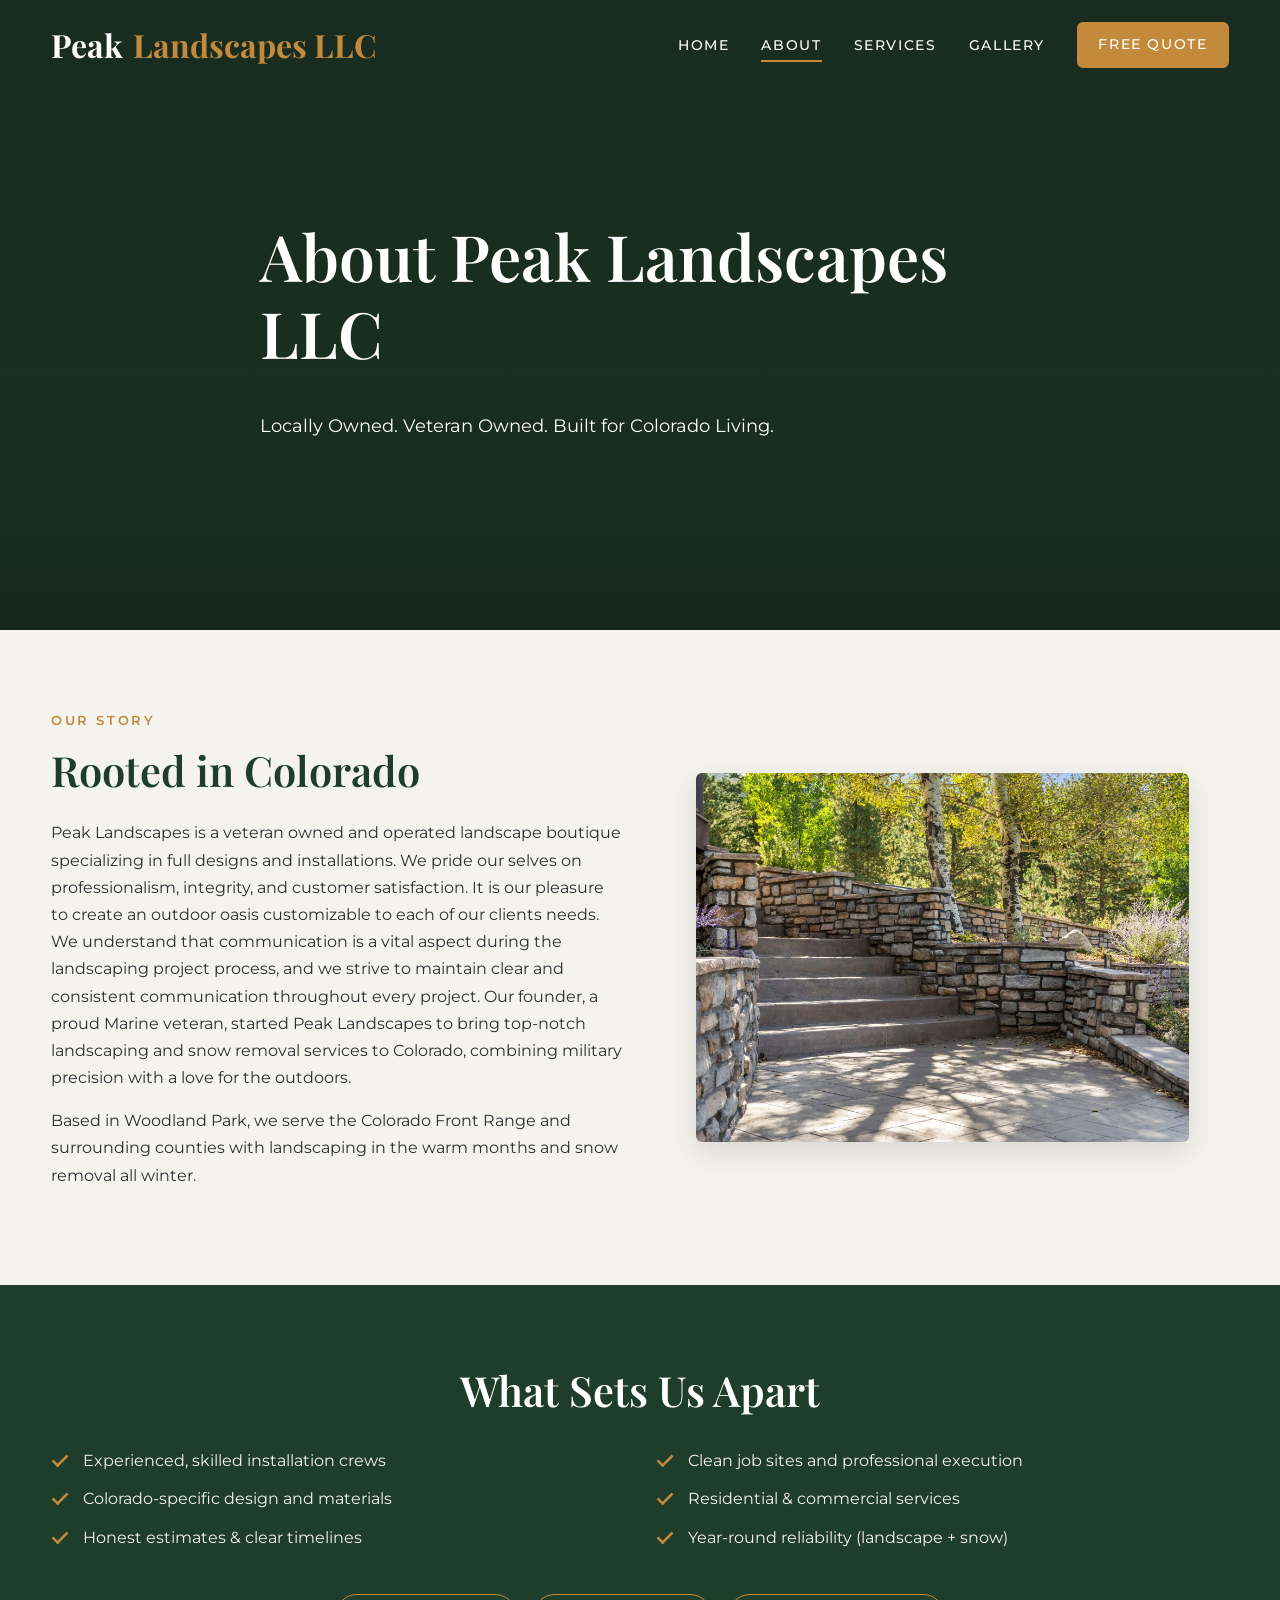
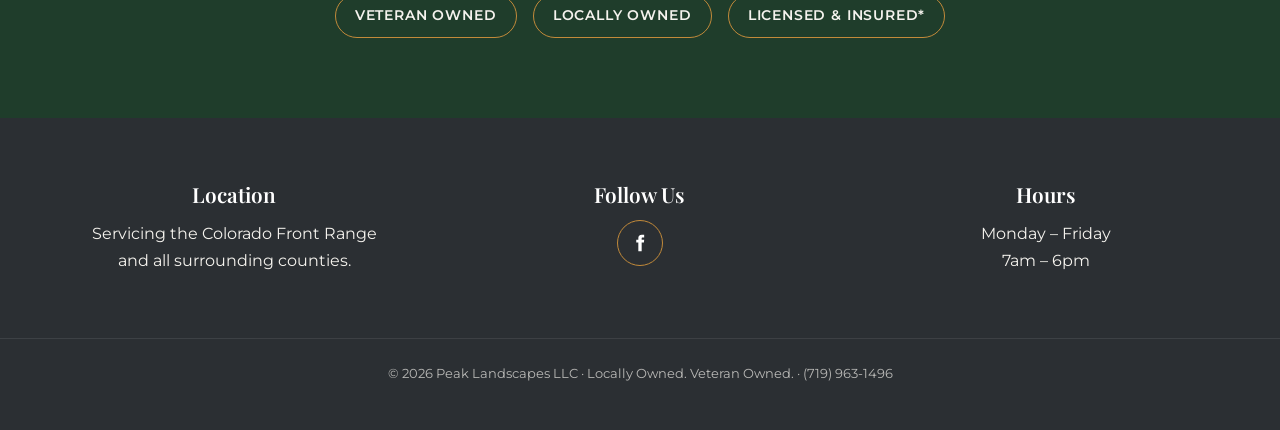
==== about.html @ 8d3c17ab "Fix HTML encoding issues in about.html" ====
<!DOCTYPE html>
<html lang="en">
<head>
  <meta charset="UTF-8">
  <meta name="viewport" content="width=device-width, initial-scale=1">
  <title>About Peak Landscapes LLC | Woodland Park, CO</title>
  <meta name="description" content="Learn more about Peak Landscapes LLC, a locally owned, veteran owned landscaping company serving Woodland Park and the Colorado Front Range.">
  <meta property="og:title" content="Peak Landscapes LLC">
  <meta property="og:description" content="Locally owned. Veteran owned. Built for Colorado living.">
  <meta property="og:image" content="images/hero-home.jpg">
  <link rel="icon" href="images/favicon.png">
  <link rel="preconnect" href="https://fonts.googleapis.com">
  <link rel="preconnect" href="https://fonts.gstatic.com" crossorigin>
  <link href="https://fonts.googleapis.com/css2?family=Montserrat:wght@400;500;600;700&family=Playfair+Display:wght@500;600;700&display=swap" rel="stylesheet">
  <link rel="stylesheet" href="Styles.css">
  <script type="application/ld+json">
  {"@context":"https://schema.org","@type":"LandscapingBusiness","name":"Peak Landscapes LLC","telephone":"+1-719-963-1496","email":"peaklandscapingllcinfo@gmail.com","address":{"@type":"PostalAddress","addressLocality":"Woodland Park","addressRegion":"CO","addressCountry":"US"},"openingHours":"Mo-Fr 07:00-18:00","areaServed":"Colorado Front Range","url":"https://www.peaklandscapesllc.com/"}
  </script>
</head>
<body>
<a class="skip" href="#main">Skip to content</a>

<header class="site-header">
  <div class="container nav">
    <a href="index.html" class="logo"><!-- <img src="images/logo.svg" alt=""> -->Peak <span>Landscapes LLC</span></a>
    <button class="menu-toggle" aria-label="Menu" aria-expanded="false"><span></span></button>
    <ul class="nav-links">
      <li><a href="index.html">Home</a></li>
<li><a href="about.html" aria-current="page">About</a></li>
      <li><a href="services.html">Services</a></li>
      <li><a href="gallery.html">Gallery</a></li>
      <li><a href="contact.html" class="btn">Free Quote</a></li>
    </ul>
  </div>
</header>

<main id="main">
<section class="hero">
  <video class="hero__media" autoplay muted loop playsinline preload="metadata" poster="">
    <source src="54-Hybrook-Rd-S-Divide-Co-80814.mp4" type="video/mp4">
  </video>

  <div class="container hero__content">
    <h1>About Peak Landscapes LLC</h1>
    <p>Locally Owned. Veteran Owned. Built for Colorado Living.</p>
  </div>
</section>
<section class="section"><div class="container grid grid--2" style="align-items:center">
  <div class="reveal"><span class="eyebrow">Our Story</span><h2>Rooted in Colorado</h2>
    <p>Peak Landscapes is a veteran owned and operated landscape boutique specializing in full designs and installations. We pride our selves on professionalism, integrity, and customer satisfaction. It is our pleasure to create an outdoor oasis customizable to each of our clients needs.  We understand that communication is a vital aspect during the landscaping project process, and we strive to maintain clear and consistent communication throughout every project. Our founder, a proud Marine veteran, started Peak Landscapes to bring top-notch landscaping and snow removal services to Colorado, combining military precision with a love for the outdoors.</p>
    <p>Based in Woodland Park, we serve the Colorado Front Range and surrounding counties with landscaping in the warm months and snow removal all winter.</p></div>
  <figure class="video-card reveal"><div class="service__media"><img src="image/37-web-or-mls-DSC08677.jpg" alt="Landscape installation project">
</div>
</div></section>
<section class="section section--dark center"><div class="container"><h2>What Sets Us Apart</h2>
  <div class="grid grid--3" style="text-align:left;margin-top:2rem"><ul class="checklist"><li>Experienced, skilled installation crews</li><li>Colorado-specific design and materials</li><li>Honest estimates & clear timelines</li></ul>
  <ul class="checklist"><li>Clean job sites and professional execution</li><li>Residential & commercial services</li><li>Year-round reliability (landscape + snow)</li></ul></div>
  <div class="badges"><span class="badge">Veteran Owned</span><span class="badge">Locally Owned</span><span class="badge">Licensed & Insured*</span></div></div></section>
</main>

<footer class="site-footer">
  <div class="container footer-grid">
    <div><h3>Location</h3><p>Servicing the Colorado Front Range<br>and all surrounding counties.</p></div>
    <div><h3>Follow Us</h3>
      <div class="social">
        <a href="https://www.facebook.com/share/19dekDNWW4/?mibextid=wwXIfr" aria-label="Facebook" target="_blank" rel="noopener"><svg viewBox="0 0 24 24"><path d="M14 8V6.5c0-.7.2-1 1.1-1H17V2h-2.8C11.2 2 10 3.7 10 6v2H7.5v3.5H10V22h4v-10.5h2.7L17 8z"/></svg></a>
      </div>
    </div>
    <div><h3>Hours</h3><p>Monday – Friday<br>7am – 6pm</p></div>
  </div>
  <p class="copyright">&copy; 2026 Peak Landscapes LLC · Locally Owned. Veteran Owned. · (719) 963-1496</p>
</footer>
<a class="call-bar" href="tel:+17199631496">Call Now</a>
<script src="main.js"></script>
</body>
</html>
---- Styles.css ----
:root{
  --stone:#F5F3EE; --stone-dark:#E6E2D8; --forest:#1F3D2B; --charcoal:#2B2F33;
  --gold:#C28A3A; --gold-dark:#a87427; --sage:#8FA68E; --white:#fff;
  --font-head:'Playfair Display',Georgia,serif; --font-body:'Montserrat',system-ui,sans-serif;
  --radius:6px; --shadow:0 10px 30px rgba(0,0,0,.12); --max:1200px;
}
*,*::before,*::after{box-sizing:border-box}
html{scroll-behavior:smooth}
body{margin:0;font-family:var(--font-body);color:var(--charcoal);background:var(--stone);line-height:1.7;-webkit-font-smoothing:antialiased}
img,video{max-width:100%;display:block}
a{color:var(--forest)}
h1,h2,h3{font-family:var(--font-head);line-height:1.2;margin:0 0 .6em;color:var(--forest);font-weight:600}
h1{font-size:clamp(2.2rem,5vw,4rem)} h2{font-size:clamp(1.8rem,3.5vw,2.6rem)} h3{font-size:1.4rem}
p{margin:0 0 1em}
.container{width:min(92%,var(--max));margin-inline:auto}
.section{padding:5rem 0}
.section--dark{background:var(--forest);color:var(--stone)}
.section--dark h2,.section--dark h3{color:var(--white)}
.section--alt{background:var(--stone-dark)}
.center{text-align:center}
.eyebrow{display:block;text-transform:uppercase;letter-spacing:.2em;font-size:.8rem;color:var(--gold);font-weight:600;margin-bottom:.8rem}
:focus-visible{outline:3px solid var(--gold);outline-offset:3px}
.skip{position:absolute;left:-999px;top:0;background:var(--gold);color:#000;padding:.6rem 1rem;z-index:999}
.skip:focus{left:0}

/* Buttons */
.btn{display:inline-block;padding:.9rem 1.8rem;background:var(--gold);color:#fff;text-decoration:none;font-weight:600;letter-spacing:.05em;text-transform:uppercase;font-size:.85rem;border:2px solid var(--gold);border-radius:var(--radius);cursor:pointer;transition:.25s}
.btn:hover{background:var(--gold-dark);border-color:var(--gold-dark);transform:translateY(-2px)}
.btn--ghost{background:transparent;border-color:#fff;color:#fff}
.btn--ghost:hover{background:#fff;color:var(--forest);border-color:#fff}

/* Header */
.site-header{position:fixed;inset:0 0 auto 0;z-index:100;transition:background .3s,box-shadow .3s,padding .3s;padding:1.1rem 0}
.site-header.scrolled,.site-header.solid{background:var(--forest);box-shadow:0 2px 20px rgba(0,0,0,.25);padding:.6rem 0}
.nav{display:flex;align-items:center;justify-content:space-between;gap:1rem}
.logo{font-family:var(--font-head);font-size:2rem;color:#fff;text-decoration:none;font-weight:700;display:flex;align-items:center;gap:.6rem}
.logo img{height:44px;width:auto}
.logo span{color:var(--gold)}
.nav-links{display:flex;align-items:center;gap:2rem;list-style:none;margin:0;padding:0}
.nav-links a{color:#fff;text-decoration:none;font-size:.85rem;text-transform:uppercase;letter-spacing:.12em;font-weight:500;padding:.4rem 0;border-bottom:2px solid transparent;transition:.2s}
.nav-links a:hover,.nav-links a[aria-current="page"]{border-color:var(--gold)}
.nav-links .btn{padding:.6rem 1.2rem;border-bottom:2px solid var(--gold)}
.menu-toggle{display:none;background:none;border:0;width:44px;height:44px;cursor:pointer;position:relative;z-index:120}
.menu-toggle span,.menu-toggle span::before,.menu-toggle span::after{content:"";display:block;width:26px;height:2px;background:#fff;position:absolute;left:9px;transition:.3s}
.menu-toggle span{top:21px}.menu-toggle span::before{top:-8px;left:0}.menu-toggle span::after{top:8px;left:0}
.menu-toggle[aria-expanded="true"] span{background:transparent}
.menu-toggle[aria-expanded="true"] span::before{transform:translateY(8px) rotate(45deg)}
.menu-toggle[aria-expanded="true"] span::after{transform:translateY(-8px) rotate(-45deg)}

/* Hero (reusable: image or video background) */
.hero{position:relative;min-height:70vh;display:flex;align-items:center;color:#fff;overflow:hidden;background:var(--forest)}
.hero--home{min-height:100vh}
.hero__media{position:absolute;inset:0;width:100%;height:100%;object-fit:cover;z-index:0}
.hero::after{content:"";position:absolute;inset:0;background:linear-gradient(180deg,rgba(20,35,26,.65),rgba(20,35,26,.55) 60%,rgba(20,35,26,.8));z-index:1}
.hero__content{position:relative;z-index:2;padding:8rem 0 5rem;max-width:760px}
.hero h1{color:#fff}
.hero p{font-size:1.15rem;max-width:620px}
.hero__cta{display:flex;gap:1rem;flex-wrap:wrap;margin-top:1.5rem}

/* Cards / grids */
.grid{display:grid;gap:2rem}
.grid--3{grid-template-columns:repeat(auto-fit,minmax(280px,1fr))}
.grid--2{grid-template-columns:repeat(auto-fit,minmax(320px,1fr))}
.card{background:#fff;padding:2rem;border-radius:var(--radius);box-shadow:var(--shadow);border-top:4px solid var(--gold)}
.checklist{list-style:none;margin:0;padding:0}
.checklist li{position:relative;padding-left:2rem;margin-bottom:.7rem}
.checklist li::before{content:"";position:absolute;left:0;top:.45em;width:1.1rem;height:.6rem;border-left:3px solid var(--gold);border-bottom:3px solid var(--gold);transform:rotate(-45deg) scale(.85)}
.badges{display:flex;flex-wrap:wrap;gap:1rem;justify-content:center;margin-top:2rem}
.badge{border:1px solid var(--sage);padding:.6rem 1.2rem;border-radius:50px;font-size:.85rem;font-weight:600;letter-spacing:.06em;text-transform:uppercase}
.section--dark .badge{border-color:var(--gold);color:var(--stone)}

/* Service blocks */
.service{display:grid;grid-template-columns:1fr 1fr;gap:3rem;align-items:center;padding:3rem 0;border-bottom:1px solid var(--stone-dark)}
.service:nth-child(even) .service__media{order:2}
.service__media video,.service__media img{width:100%;aspect-ratio:4/3;object-fit:cover;border-radius:var(--radius);box-shadow:var(--shadow);background:#222}
.service h3{font-size:1.8rem}
.service strong{display:block;margin:1rem 0 .5rem;color:var(--forest)}

/* Inline video */
.video-grid{display:grid;grid-template-columns:repeat(auto-fit,minmax(300px,1fr));gap:1.5rem}
.video-card video{width:100%;aspect-ratio:16/9;object-fit:cover;border-radius:var(--radius);background:#000;box-shadow:var(--shadow)}
.video-card figcaption{font-size:.9rem;margin-top:.5rem;opacity:.8}

/* Gallery */
.gallery{columns:3 280px;column-gap:1rem}
.gallery a{display:block;margin-bottom:1rem;overflow:hidden;border-radius:var(--radius);position:relative;cursor:zoom-in;break-inside:avoid}
.gallery img{width:100%;transition:transform .5s}
.gallery a:hover img{transform:scale(1.06)}
.gallery a::after{content:"+";position:absolute;inset:auto 12px 12px auto;width:38px;height:38px;border-radius:50%;background:var(--gold);color:#fff;display:grid;place-items:center;font-size:1.4rem;opacity:0;transition:.3s}
.gallery a:hover::after,.gallery a:focus-visible::after{opacity:1}
.lightbox{position:fixed;inset:0;background:rgba(10,15,12,.95);display:none;align-items:center;justify-content:center;z-index:300;padding:2rem}
.lightbox.open{display:flex}
.lightbox img{max-height:85vh;max-width:92vw;border-radius:4px}
.lightbox button{position:absolute;background:none;border:0;color:#fff;font-size:2.5rem;cursor:pointer;width:56px;height:56px}
.lb-close{top:1rem;right:1rem}.lb-prev{left:1rem;top:50%}.lb-next{right:1rem;top:50%}
.lb-caption{position:absolute;bottom:1.5rem;color:#fff;font-size:.9rem}

/* Contact */
.contact-wrap{display:grid;grid-template-columns:1fr 1.4fr;gap:3rem;align-items:start}
.contact-info{background:#fff;padding:2.5rem;border-radius:var(--radius);box-shadow:var(--shadow);text-align:center}
.contact-info .tag{font-weight:600}
.contact-info a{display:block;margin:.4rem 0;text-decoration:none;font-size:1.05rem}
.map{margin-top:1.5rem;border:0;width:100%;height:280px;border-radius:var(--radius)}
.form{background:rgba(255,255,255,.96);padding:2.5rem;border-radius:var(--radius);box-shadow:var(--shadow)}
.form-row{display:grid;grid-template-columns:1fr 1fr;gap:1rem}
.form label{display:block;font-weight:600;font-size:.9rem;margin-bottom:.3rem}
.form label small{font-weight:400;opacity:.65}
.form input,.form select,.form textarea{width:100%;padding:.85rem 1rem;border:1px solid #cfcabd;border-radius:var(--radius);font:inherit;background:var(--stone);margin-bottom:1.2rem}
.form input:focus,.form select:focus,.form textarea:focus{outline:none;border-color:var(--gold);box-shadow:0 0 0 3px rgba(194,138,58,.25)}
.form textarea{min-height:150px;resize:vertical}
.hp{position:absolute;left:-9999px}
.form-status{margin-top:1rem;font-weight:600}
.form-status.ok{color:#2d7a46}.form-status.err{color:#b3261e}

/* Footer */
.site-footer{background:var(--charcoal);color:var(--stone);padding:4rem 0 2rem;text-align:center}
.footer-grid{display:grid;grid-template-columns:repeat(auto-fit,minmax(220px,1fr));gap:2.5rem}
.site-footer h3{color:#fff;font-size:1.3rem}
.site-footer a{color:var(--stone)}
.social{display:flex;gap:1rem;justify-content:center;margin-top:.8rem}
.social a{width:46px;height:46px;border:1px solid var(--gold);border-radius:50%;display:grid;place-items:center;transition:.25s}
.social a:hover{background:var(--gold);transform:translateY(-3px)}
.social svg{width:20px;height:20px;fill:#fff}
.copyright{margin-top:3rem;padding-top:1.5rem;border-top:1px solid rgba(255,255,255,.12);font-size:.8rem;opacity:.7}

/* Mobile call bar */
.call-bar{display:none}

/* Reveal */
.reveal{opacity:0;transform:translateY(24px);transition:opacity .7s,transform .7s}
.reveal.in{opacity:1;transform:none}
.home-split{
  display:grid;
  grid-template-columns: 1.1fr .9fr;
  gap:3rem;
  align-items:center;
}

.home-split__media img{
  width:100%;
  height:auto;
  aspect-ratio:4/3;
  object-fit:cover;
  border-radius:var(--radius);
  box-shadow:var(--shadow);
  display:block;
}

.home-split__media figcaption{
  margin-top:.75rem;
  color:var(--stone);
  opacity:.85;
  font-size:.95rem;
}

@media (max-width: 900px){
  .home-split{
    grid-template-columns:1fr;
  }
}
@media(max-width:900px){
  .menu-toggle{display:block}
  .nav-links{position:fixed;inset:0;background:var(--forest);flex-direction:column;justify-content:center;gap:1.8rem;transform:translateX(100%);transition:transform .35s;z-index:110}
  .nav-links.open{transform:none}
  .nav-links a{font-size:1.1rem}
  .service,.contact-wrap{grid-template-columns:1fr}
  .service:nth-child(even) .service__media{order:0}
  .form-row{grid-template-columns:1fr}
  .section{padding:3.5rem 0}
  .call-bar{display:block;position:fixed;bottom:0;left:0;right:0;z-index:90;background:var(--gold);color:#fff;text-align:center;padding:.9rem;font-weight:700;text-decoration:none;letter-spacing:.08em;text-transform:uppercase}
  body{padding-bottom:52px}
}
@media(prefers-reduced-motion:reduce){
  *{scroll-behavior:auto!important;transition:none!important;animation:none!important}
  .reveal{opacity:1;transform:none}
  .hero video{display:none}
}
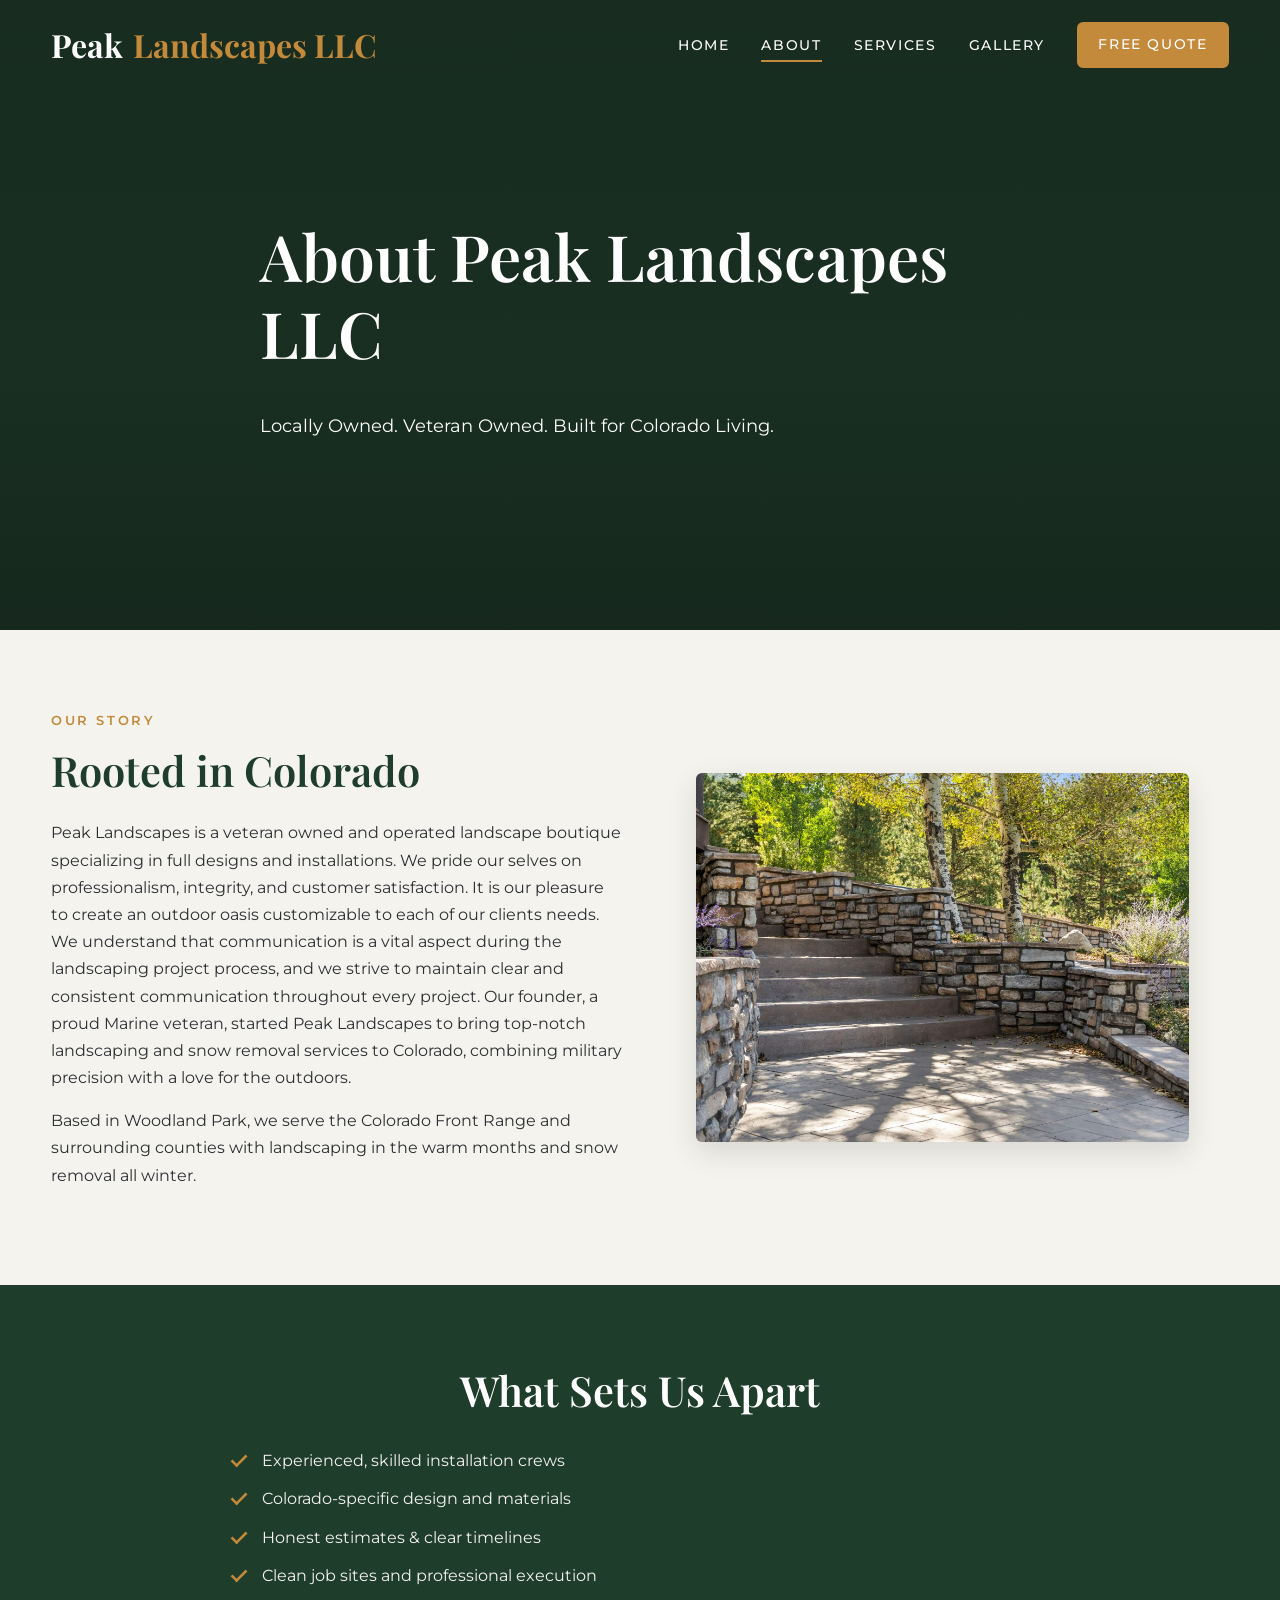
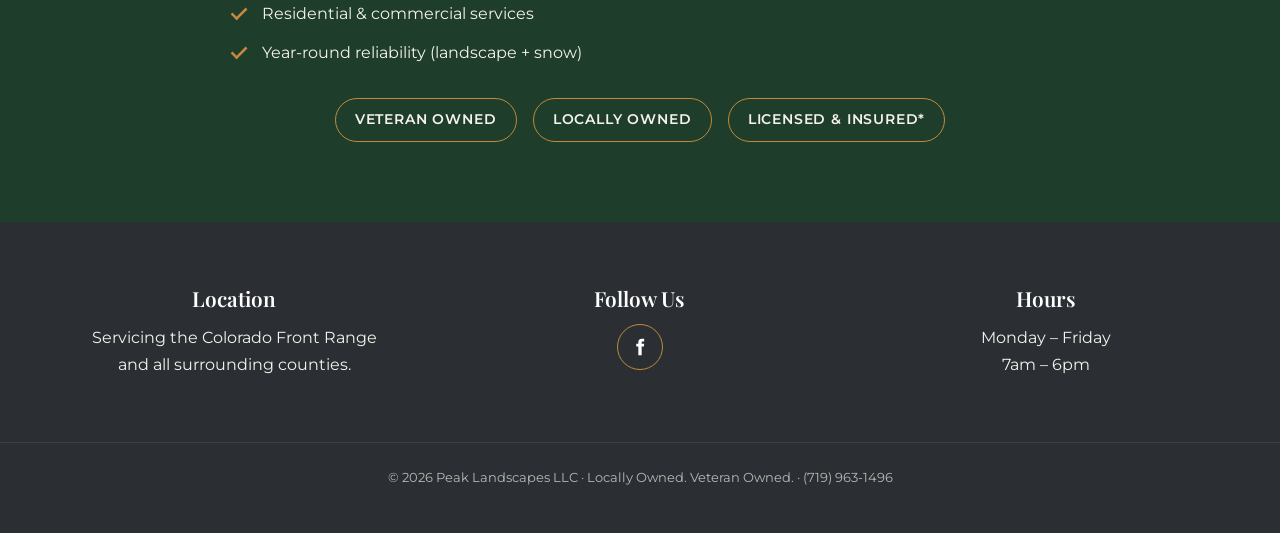
==== commit f53051fc: "Update about.html Restored the entire content of the about.html file, which was previously deleted." ====
--- a/about.html
+++ b/about.html
@@ -52,10 +52,24 @@
   <figure class="video-card reveal"><div class="service__media"><img src="image/37-web-or-mls-DSC08677.jpg" alt="Landscape installation project">
 </div>
 </div></section>
-<section class="section section--dark center"><div class="container"><h2>What Sets Us Apart</h2>
-  <div class="grid grid--3" style="text-align:left;margin-top:2rem"><ul class="checklist"><li>Experienced, skilled installation crews</li><li>Colorado-specific design and materials</li><li>Honest estimates & clear timelines</li></ul>
-  <ul class="checklist"><li>Clean job sites and professional execution</li><li>Residential & commercial services</li><li>Year-round reliability (landscape + snow)</li></ul></div>
-  <div class="badges"><span class="badge">Veteran Owned</span><span class="badge">Locally Owned</span><span class="badge">Licensed & Insured*</span></div></div></section>
+<section class="section section--dark center">
+  <div class="container">
+    <h2>What Sets Us Apart</h2>
+
+    <div class="checklist-grid">
+      <ul class="checklist">
+        <li>Experienced, skilled installation crews</li>
+        <li>Colorado-specific design and materials</li>
+        <li>Honest estimates & clear timelines</li>
+      </ul>
+
+      <ul class="checklist">
+        <li>Clean job sites and professional execution</li>
+        <li>Residential & commercial services</li>
+        <li>Year-round reliability (landscape + snow)</li>
+      </ul>
+    </div>
+    <div class="badges"><span class="badge">Veteran Owned</span><span class="badge">Locally Owned</span><span class="badge">Licensed & Insured*</span></div></div></section>
 </main>
 
 <footer class="site-footer">
--- a/Styles.css
+++ b/Styles.css
@@ -153,6 +153,22 @@
   font-size:.95rem;
 }
 
+/* What Sets Us Apart: centered 2-column checklist */
+.checklist-grid{
+  grid-template-columns:repeat(2, minmax(0, 1fr));
+  max-width:820px;
+  margin:2rem auto 0;
+  gap:1rem 3rem;
+  text-align:left;
+}
+
+@media (max-width:700px){
+  .checklist-grid{
+    grid-template-columns:1fr;
+    max-width:420px;
+  }
+}
+
 @media (max-width: 900px){
   .home-split{
     grid-template-columns:1fr;
@@ -174,4 +190,4 @@
   *{scroll-behavior:auto!important;transition:none!important;animation:none!important}
   .reveal{opacity:1;transform:none}
   .hero video{display:none}
-}+}
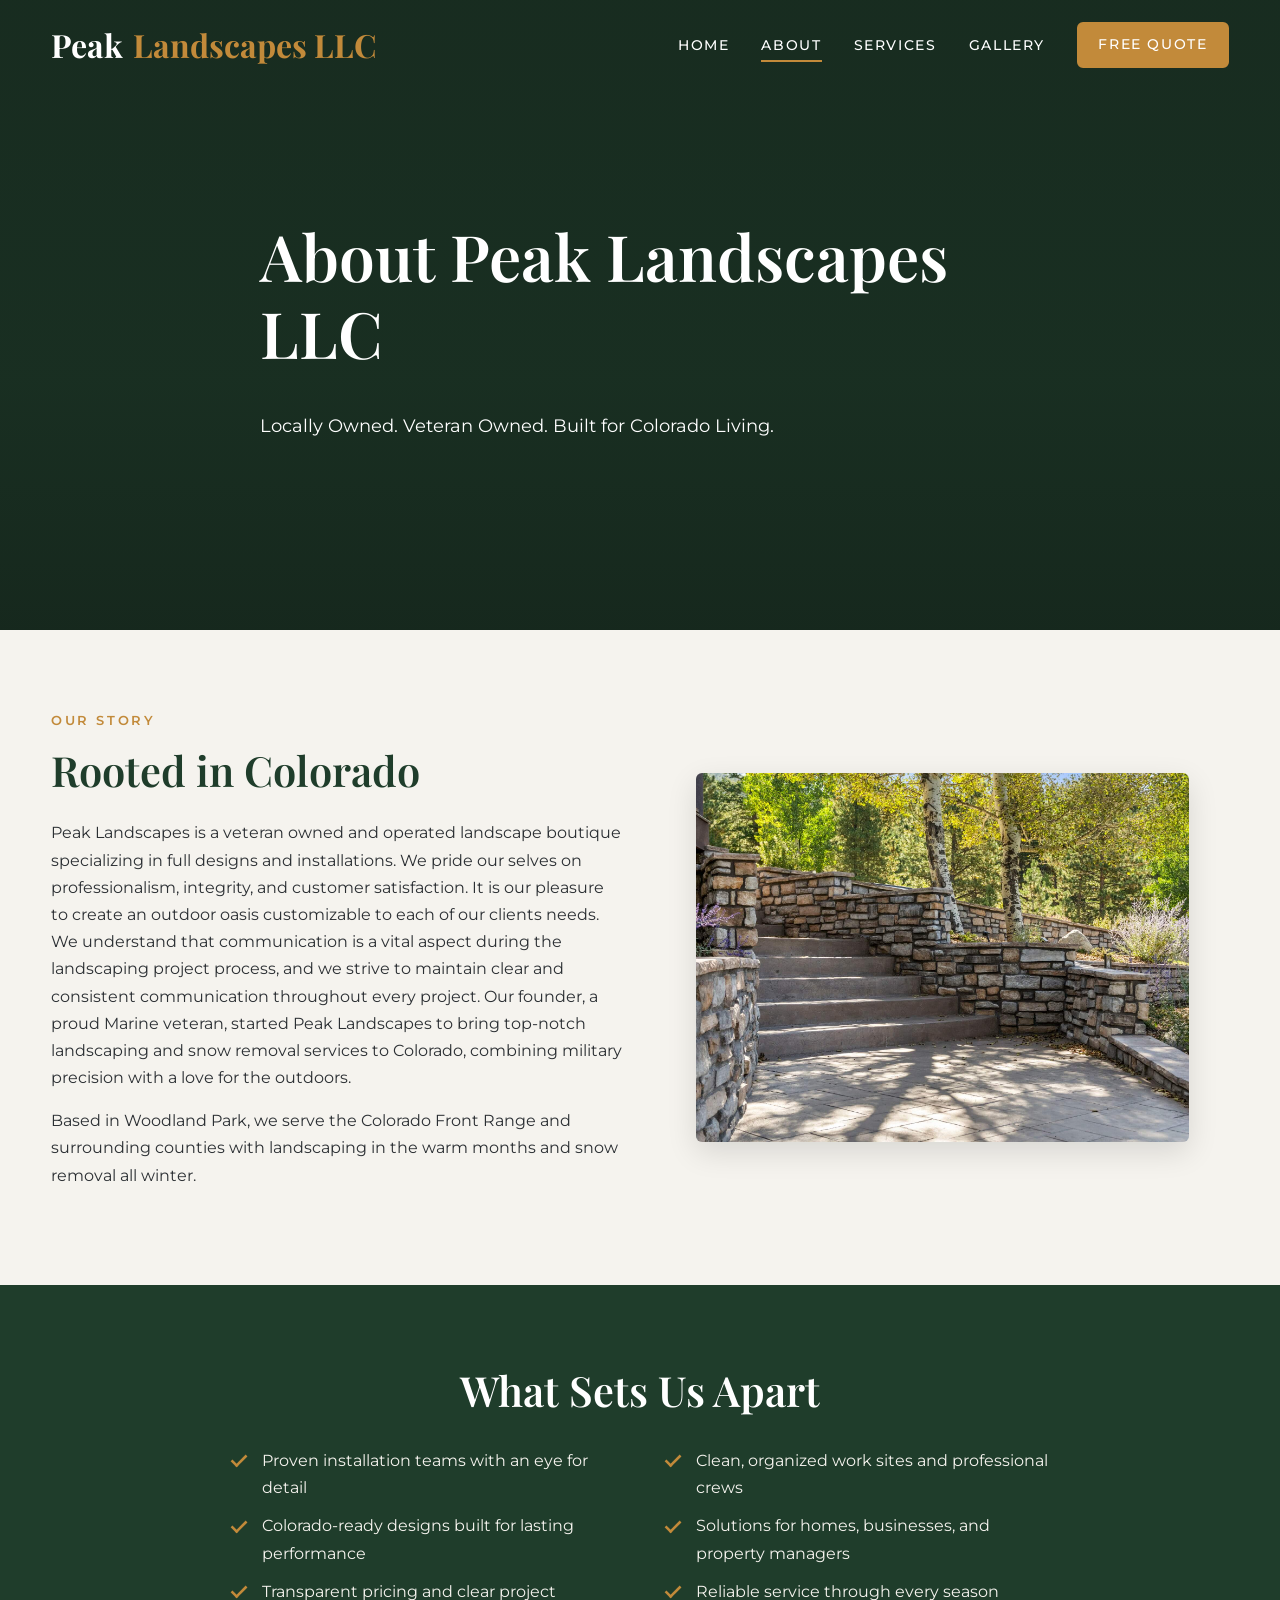
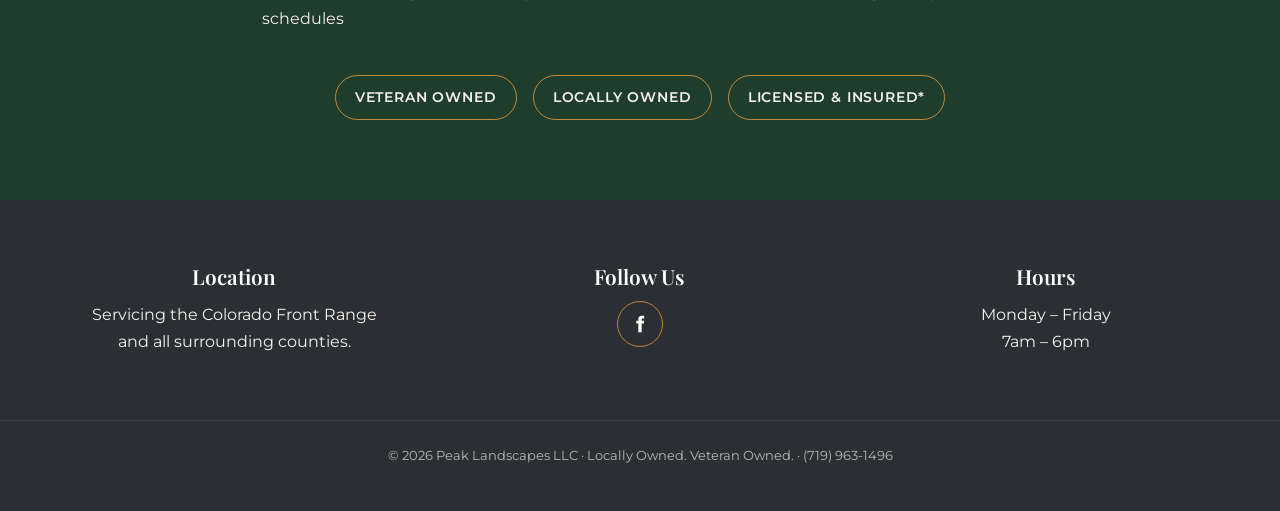
==== commit 0b0c5283: "Revise about.html for branding and service updates Updated content to reflect new branding and servi" ====
--- a/about.html
+++ b/about.html
@@ -58,15 +58,15 @@
 
     <div class="checklist-grid">
       <ul class="checklist">
-        <li>Experienced, skilled installation crews</li>
-        <li>Colorado-specific design and materials</li>
-        <li>Honest estimates & clear timelines</li>
+        <li>Proven installation teams with an eye for detail</li>
+        <li>Colorado-ready designs built for lasting performance</li>
+        <li>Transparent pricing and clear project schedules</li>
       </ul>
 
       <ul class="checklist">
-        <li>Clean job sites and professional execution</li>
-        <li>Residential & commercial services</li>
-        <li>Year-round reliability (landscape + snow)</li>
+        <li>Clean, organized work sites and professional crews</li>
+        <li>Solutions for homes, businesses, and property managers</li>
+        <li>Reliable service through every season</li>
       </ul>
     </div>
     <div class="badges"><span class="badge">Veteran Owned</span><span class="badge">Locally Owned</span><span class="badge">Licensed & Insured*</span></div></div></section>
--- a/Styles.css
+++ b/Styles.css
@@ -153,8 +153,8 @@
   font-size:.95rem;
 }
 
-/* What Sets Us Apart: centered 2-column checklist */
 .checklist-grid{
+  display:grid;
   grid-template-columns:repeat(2, minmax(0, 1fr));
   max-width:820px;
   margin:2rem auto 0;
@@ -166,7 +166,6 @@
   .checklist-grid{
     grid-template-columns:1fr;
     max-width:420px;
-  }
 }
 
 @media (max-width: 900px){
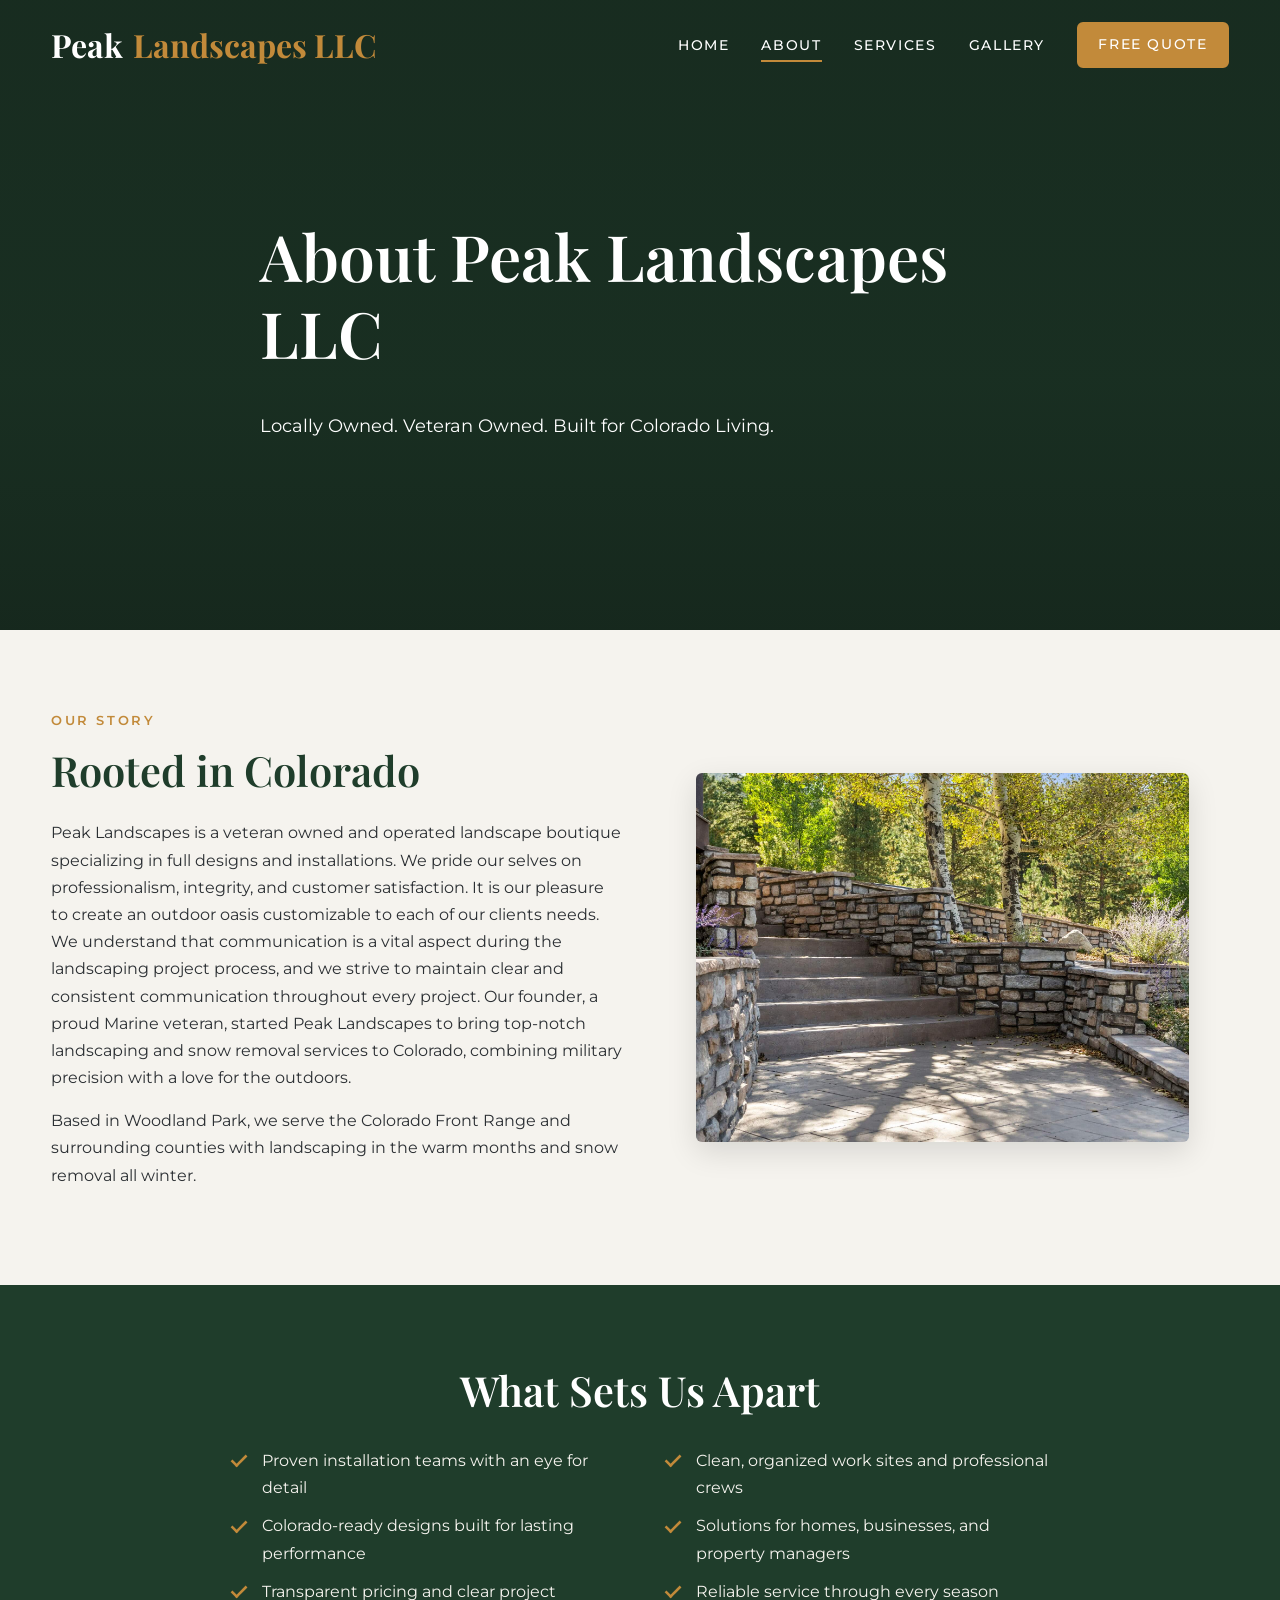
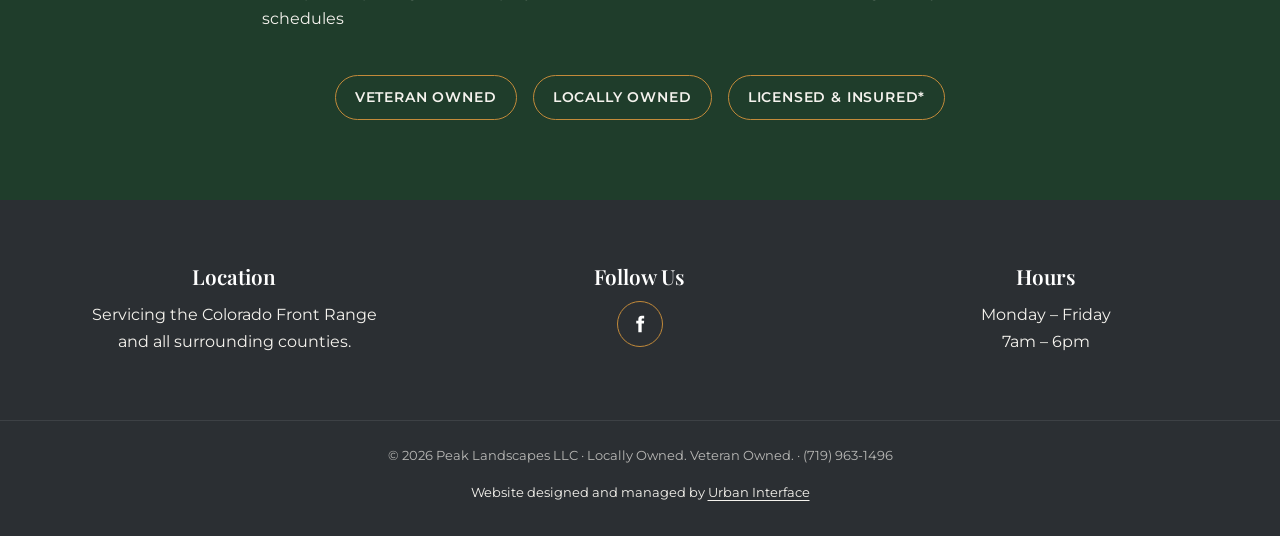
==== commit 24c4c659: "Add Urban Interface footer credit Co-authored-by: Copilot <223556219+Copilot@users.noreply.github.co" ====
--- a/about.html
+++ b/about.html
@@ -1,14 +1,25 @@
 <!DOCTYPE html>
 <html lang="en">
 <head>
+  <!-- Google tag (gtag.js) -->
+<script async src="https://www.googletagmanager.com/gtag/js?id=G-6EB86436RV"></script>
+<script>
+  window.dataLayer = window.dataLayer || [];
+  function gtag(){dataLayer.push(arguments);}
+  gtag('js', new Date());
+
+  gtag('config', 'G-6EB86436RV');
+</script>
+
   <meta charset="UTF-8">
   <meta name="viewport" content="width=device-width, initial-scale=1">
-  <title>About Peak Landscapes LLC | Woodland Park, CO</title>
+  <title>About Peak Landscapes LLC | Landscaping in Woodland Park, CO</title>
   <meta name="description" content="Learn more about Peak Landscapes LLC, a locally owned, veteran owned landscaping company serving Woodland Park and the Colorado Front Range.">
   <meta property="og:title" content="Peak Landscapes LLC">
   <meta property="og:description" content="Locally owned. Veteran owned. Built for Colorado living.">
   <meta property="og:image" content="images/hero-home.jpg">
   <link rel="icon" href="images/favicon.png">
+  <link rel="canonical" href="https://peaklandscapesllc.com/about" />
   <link rel="preconnect" href="https://fonts.googleapis.com">
   <link rel="preconnect" href="https://fonts.gstatic.com" crossorigin>
   <link href="https://fonts.googleapis.com/css2?family=Montserrat:wght@400;500;600;700&family=Playfair+Display:wght@500;600;700&display=swap" rel="stylesheet">
@@ -83,6 +94,7 @@
     <div><h3>Hours</h3><p>Monday – Friday<br>7am – 6pm</p></div>
   </div>
   <p class="copyright">&copy; 2026 Peak Landscapes LLC · Locally Owned. Veteran Owned. · (719) 963-1496</p>
+  <p class="site-credit">Website designed and managed by <a href="https://urbaninterface.it.com/">Urban Interface</a></p>
 </footer>
 <a class="call-bar" href="tel:+17199631496">Call Now</a>
 <script src="main.js"></script>
--- a/Styles.css
+++ b/Styles.css
@@ -117,6 +117,8 @@
 .footer-grid{display:grid;grid-template-columns:repeat(auto-fit,minmax(220px,1fr));gap:2.5rem}
 .site-footer h3{color:#fff;font-size:1.3rem}
 .site-footer a{color:var(--stone)}
+.site-credit{margin:1rem auto 0;padding:0 1rem;font-size:.8rem}
+.site-credit a{text-decoration:underline;text-underline-offset:.2em}
 .social{display:flex;gap:1rem;justify-content:center;margin-top:.8rem}
 .social a{width:46px;height:46px;border:1px solid var(--gold);border-radius:50%;display:grid;place-items:center;transition:.25s}
 .social a:hover{background:var(--gold);transform:translateY(-3px)}
